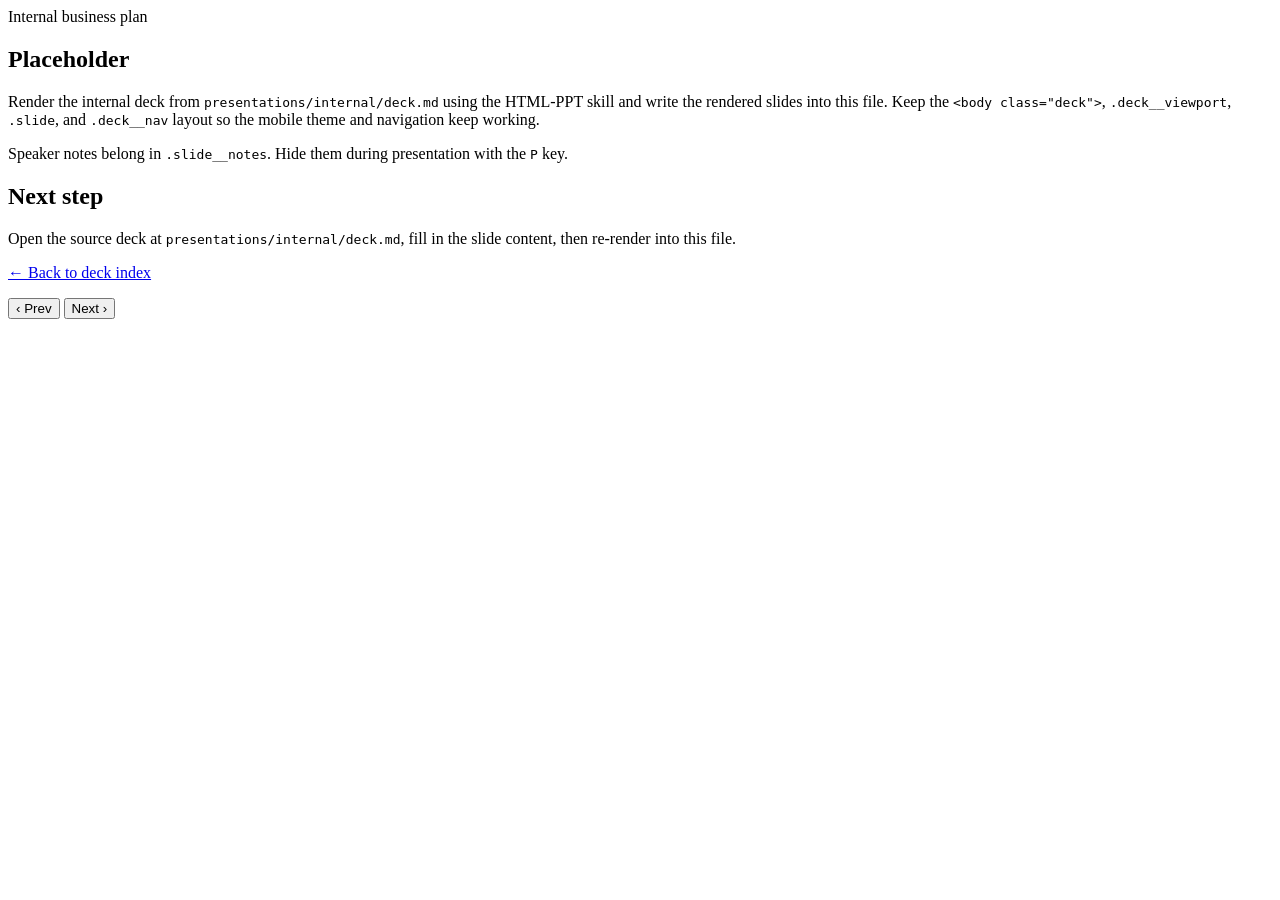
==== web/internal/index.html @ 8c768024 "Initial commit" ====
<!doctype html>
<html lang="en">
  <head>
    <meta charset="utf-8" />
    <meta
      name="viewport"
      content="width=device-width, initial-scale=1, viewport-fit=cover"
    />
    <meta name="color-scheme" content="light dark" />
    <meta name="theme-color" content="#0b1220" />
    <meta name="robots" content="noindex" />
    <title>Internal deck — placeholder</title>
    <link rel="stylesheet" href="/styles/deck.css" />
  </head>
  <body class="deck">
    <main class="deck__viewport">
      <section class="slide" id="slide-1">
        <div class="slide__inner">
          <span class="slide__eyebrow">Internal business plan</span>
          <h1 class="slide__title">Placeholder</h1>
          <p>
            Render the internal deck from
            <code>presentations/internal/deck.md</code> using the HTML-PPT skill
            and write the rendered slides into this file. Keep the
            <code>&lt;body class="deck"&gt;</code>,
            <code>.deck__viewport</code>, <code>.slide</code>, and
            <code>.deck__nav</code> layout so the mobile theme and navigation
            keep working.
          </p>
          <aside class="slide__notes">
            Speaker notes belong in <code>.slide__notes</code>. Hide them during
            presentation with the <kbd>P</kbd> key.
          </aside>
        </div>
      </section>

      <section class="slide" id="slide-2">
        <div class="slide__inner">
          <h2>Next step</h2>
          <p>
            Open the source deck at
            <code>presentations/internal/deck.md</code>, fill in the slide
            content, then re-render into this file.
          </p>
          <p><a href="/">← Back to deck index</a></p>
        </div>
      </section>
    </main>

    <nav class="deck__nav" aria-label="Slide navigation">
      <button type="button" data-deck-prev aria-label="Previous slide">‹ Prev</button>
      <span class="deck__progress" data-deck-progress aria-live="polite"></span>
      <button type="button" data-deck-next aria-label="Next slide">Next ›</button>
    </nav>

    <script src="/scripts/deck.js"></script>
  </body>
</html>
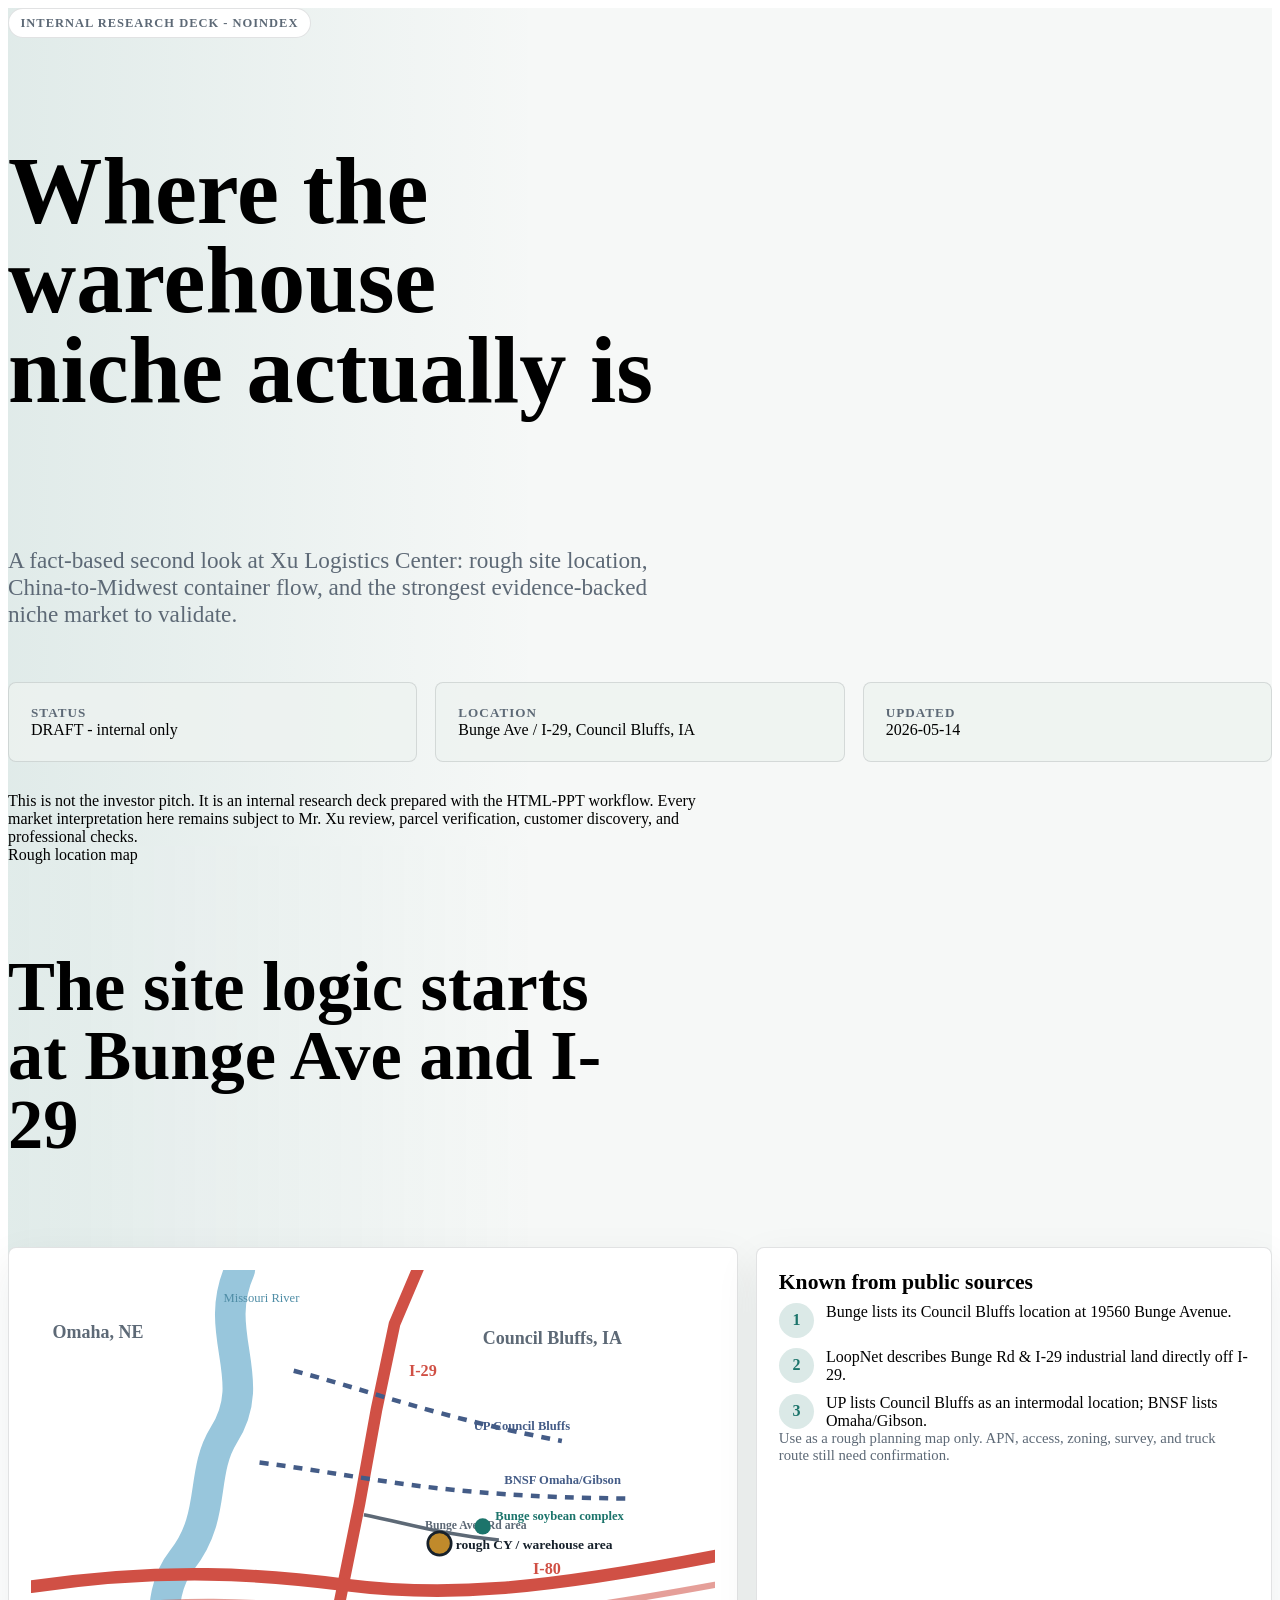
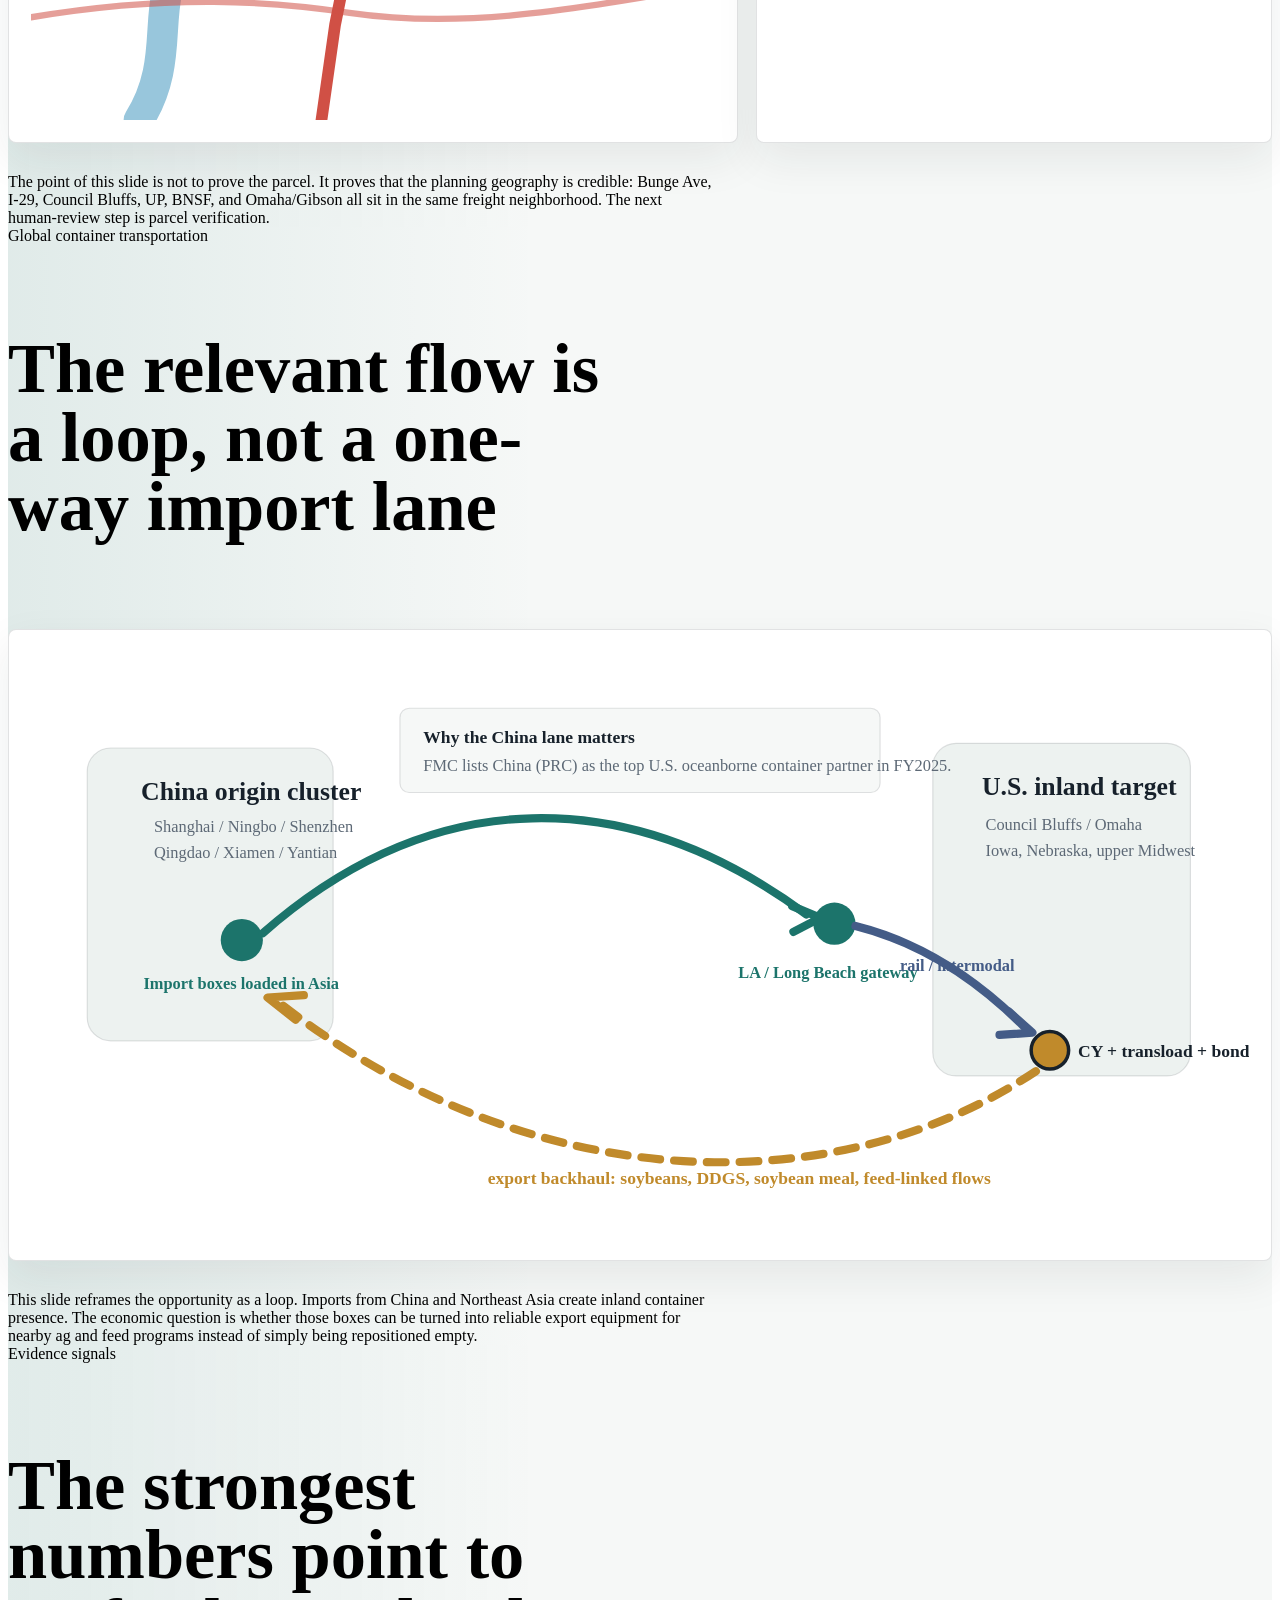
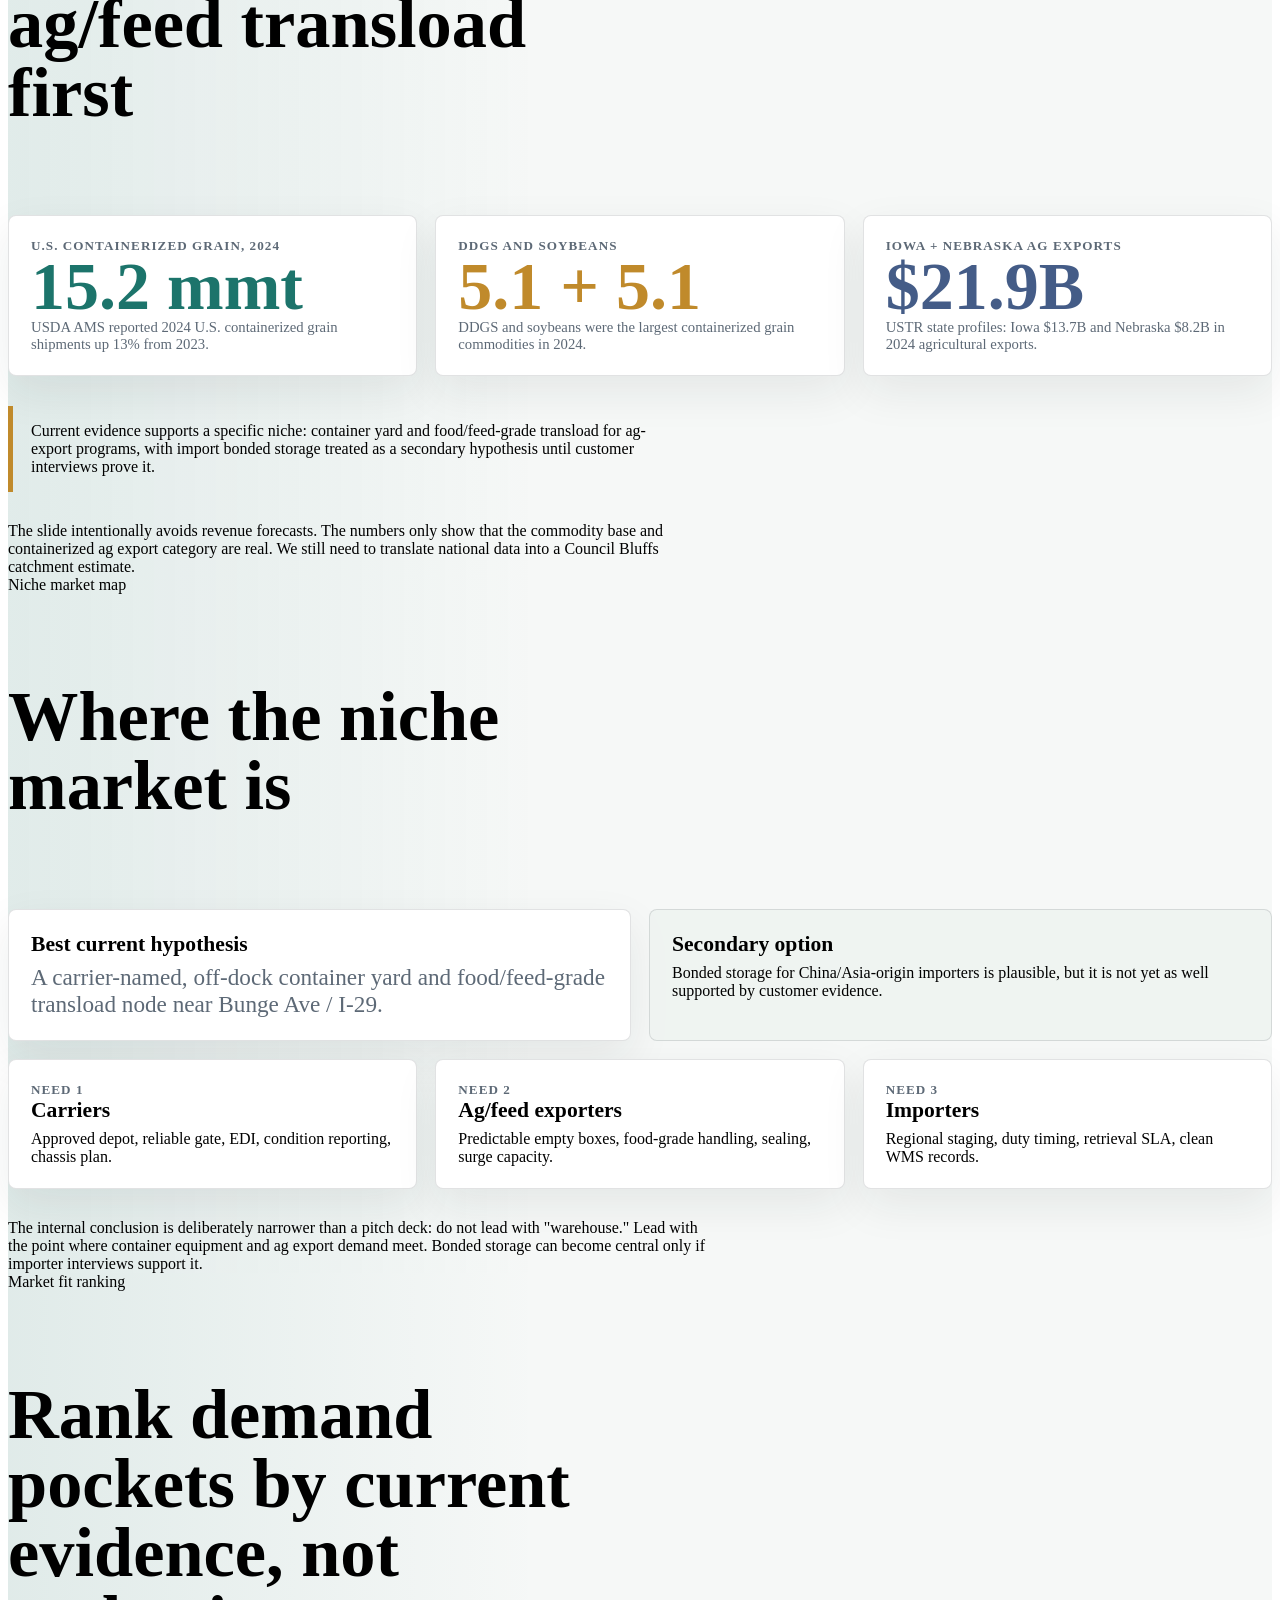
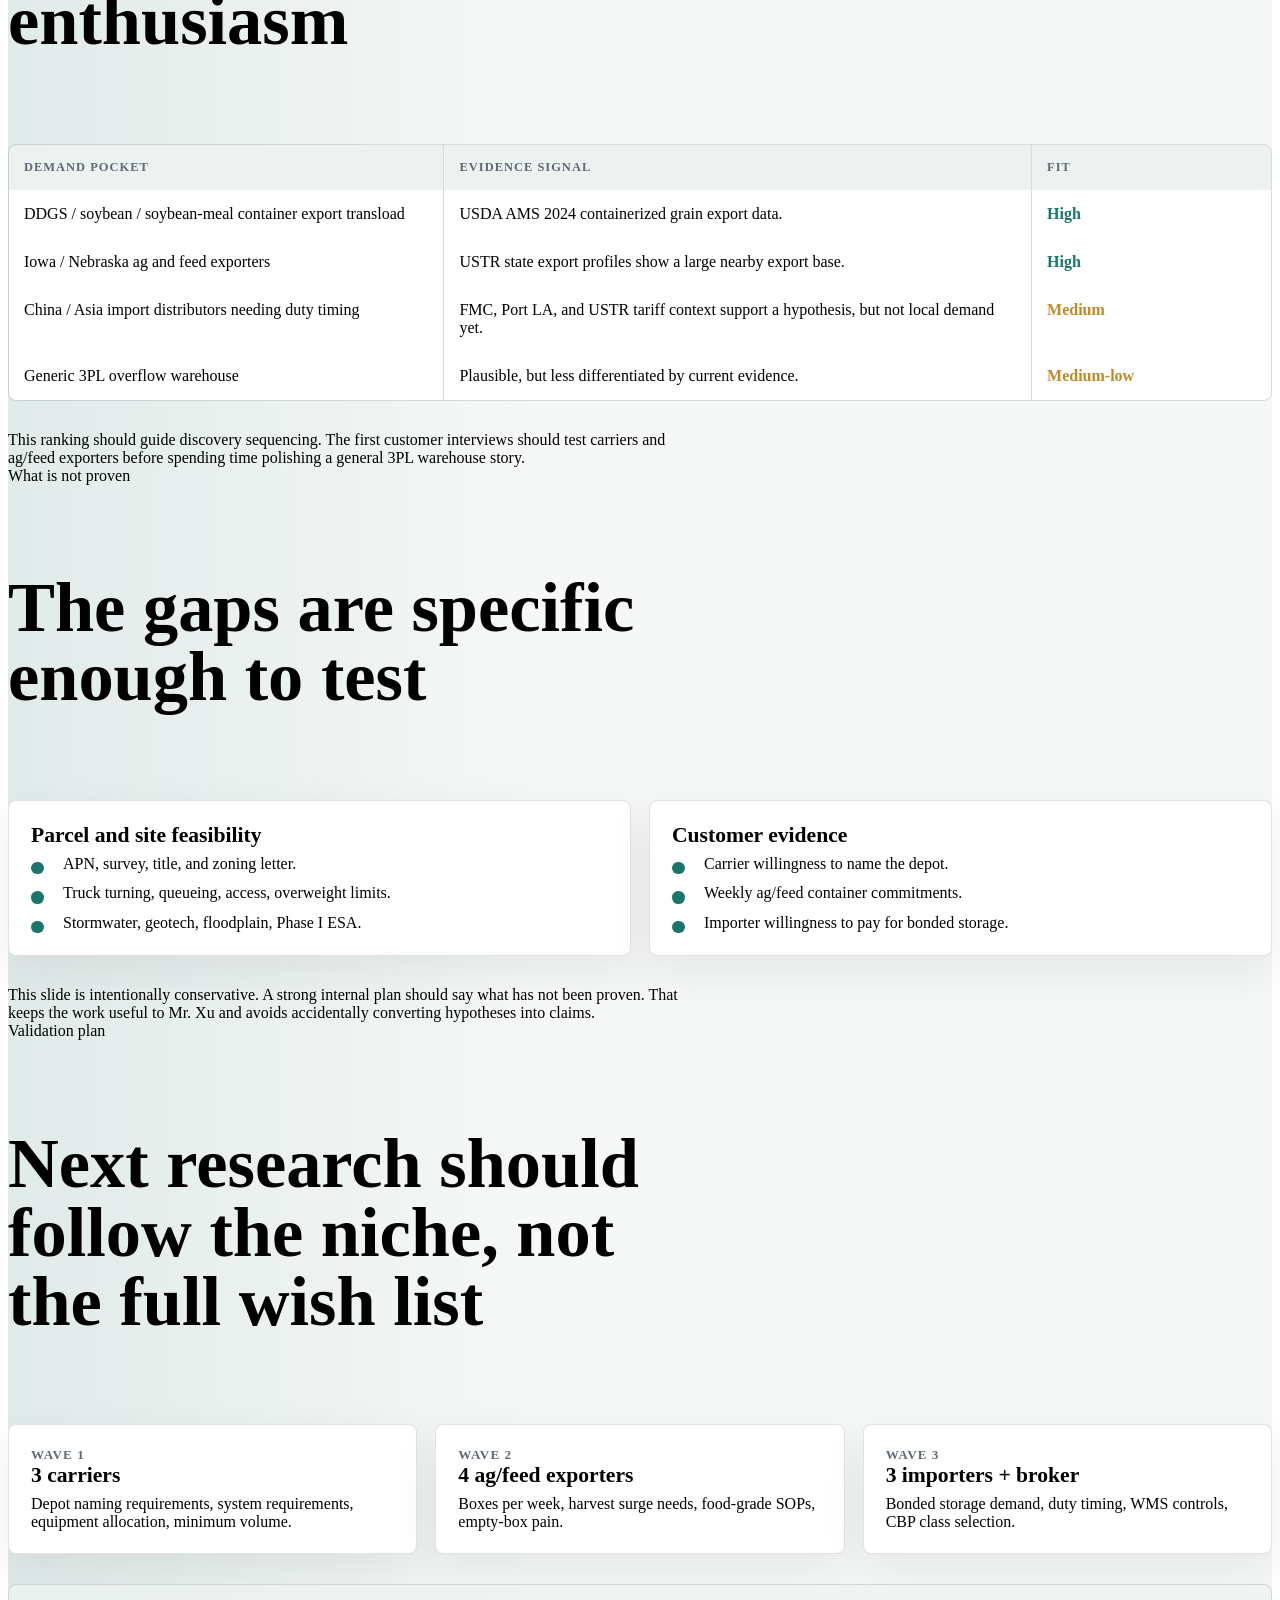
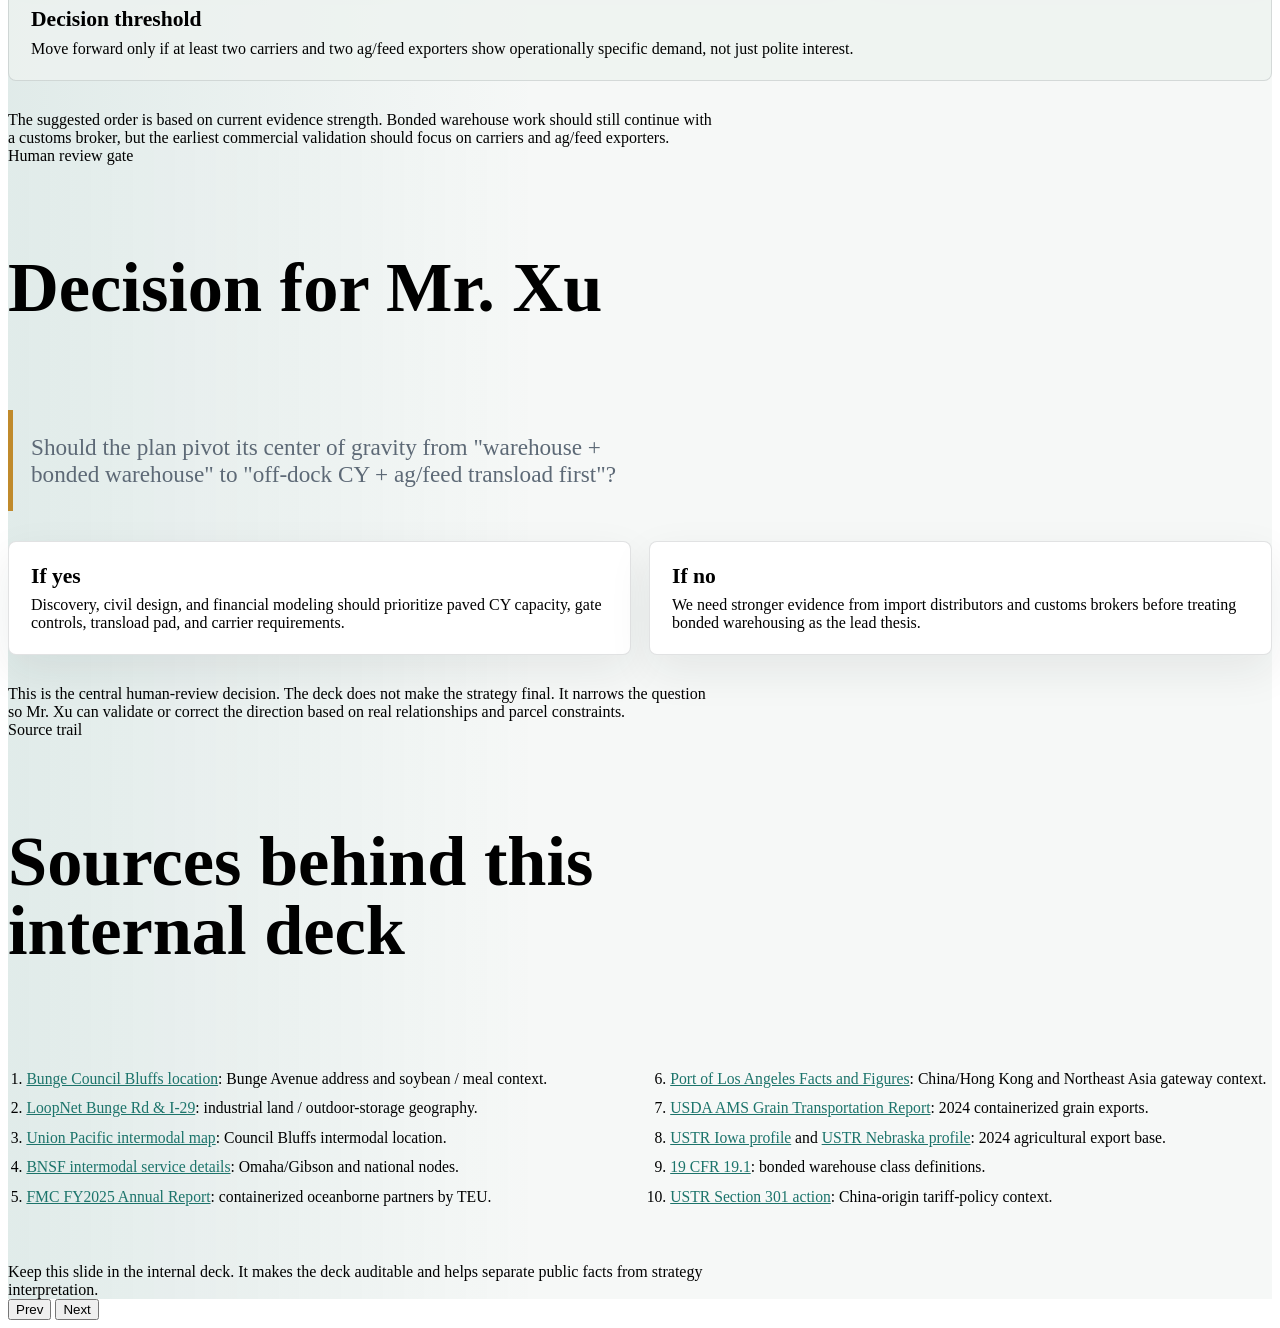
==== commit c8b46bbe: "Draft Xu Logistics Center plan and internal deck" ====
--- a/web/internal/index.html
+++ b/web/internal/index.html
@@ -9,48 +9,696 @@
     <meta name="color-scheme" content="light dark" />
     <meta name="theme-color" content="#0b1220" />
     <meta name="robots" content="noindex" />
-    <title>Internal deck — placeholder</title>
+    <title>Xu Logistics Center - Internal Logistics Market Deck</title>
     <link rel="stylesheet" href="/styles/deck.css" />
+    <style>
+      :root {
+        --deck-bg: #f6f8f7;
+        --deck-fg: #17212b;
+        --deck-muted: #5d6976;
+        --deck-accent: #1c746b;
+        --deck-accent-2: #c08a2b;
+        --deck-accent-3: #445c87;
+        --map-river: #98c6dc;
+        --map-road: #d05045;
+        --map-river-label: #4f8da6;
+        --deck-surface: #ffffff;
+        --deck-surface-2: #edf2f0;
+        --deck-border: rgba(23, 33, 43, 0.13);
+        --deck-shadow: 0 16px 44px rgba(23, 33, 43, 0.08);
+        --deck-max-width: 1180px;
+        --deck-radius: 8px;
+      }
+
+      @media (prefers-color-scheme: dark) {
+        :root {
+          --deck-bg: #0c1117;
+          --deck-fg: #edf3f1;
+          --deck-muted: #aab5bd;
+          --deck-surface: #141b24;
+          --deck-surface-2: #1e2a35;
+          --deck-border: rgba(237, 243, 241, 0.14);
+          --deck-shadow: 0 18px 52px rgba(0, 0, 0, 0.34);
+        }
+      }
+
+      .slide {
+        background:
+          linear-gradient(
+            90deg,
+            color-mix(in srgb, var(--deck-accent) 10%, transparent),
+            transparent 42%
+          ),
+          var(--deck-bg);
+      }
+
+      .slide--cover {
+        justify-content: flex-end;
+      }
+
+      .slide__inner {
+        display: grid;
+        gap: clamp(16px, 2.8vw, 30px);
+      }
+
+      .slide__title {
+        max-width: 14ch;
+        font-size: clamp(2.15rem, 9vw, 5.9rem);
+        line-height: 0.95;
+        letter-spacing: 0;
+      }
+
+      .slide h2 {
+        max-width: 18ch;
+        font-size: clamp(1.9rem, 6.3vw, 4.4rem);
+        line-height: 0.98;
+        letter-spacing: 0;
+      }
+
+      .slide h3 {
+        margin: 0 0 0.45rem;
+        font-size: clamp(1.05rem, 2.5vw, 1.35rem);
+      }
+
+      .lede {
+        color: var(--deck-muted);
+        font-size: clamp(1.05rem, 3.2vw, 1.45rem);
+        max-width: 58ch;
+      }
+
+      .stamp {
+        display: inline-flex;
+        width: fit-content;
+        align-items: center;
+        gap: 0.5rem;
+        border: 1px solid var(--deck-border);
+        background: var(--deck-surface);
+        color: var(--deck-muted);
+        border-radius: 999px;
+        padding: 0.42rem 0.72rem;
+        font-size: 0.78rem;
+        font-weight: 700;
+        letter-spacing: 0.08em;
+        text-transform: uppercase;
+      }
+
+      .deck-grid {
+        display: grid;
+        grid-template-columns: repeat(12, 1fr);
+        gap: clamp(12px, 2vw, 18px);
+      }
+
+      .span-12 {
+        grid-column: span 12;
+      }
+
+      .span-7 {
+        grid-column: span 7;
+      }
+
+      .span-6 {
+        grid-column: span 6;
+      }
+
+      .span-5 {
+        grid-column: span 5;
+      }
+
+      .span-4 {
+        grid-column: span 4;
+      }
+
+      .span-3 {
+        grid-column: span 3;
+      }
+
+      .panel {
+        border: 1px solid var(--deck-border);
+        background: var(--deck-surface);
+        border-radius: var(--deck-radius);
+        box-shadow: var(--deck-shadow);
+        padding: clamp(14px, 2.2vw, 22px);
+      }
+
+      .panel--quiet {
+        background: color-mix(in srgb, var(--deck-surface-2) 78%, transparent);
+        box-shadow: none;
+      }
+
+      .panel p {
+        margin: 0;
+      }
+
+      .metric {
+        font-size: clamp(2rem, 7vw, 4.25rem);
+        line-height: 0.95;
+        font-weight: 850;
+        color: var(--deck-accent);
+        font-variant-numeric: tabular-nums;
+      }
+
+      .metric--gold {
+        color: var(--deck-accent-2);
+      }
+
+      .metric--blue {
+        color: var(--deck-accent-3);
+      }
+
+      .label {
+        color: var(--deck-muted);
+        font-size: 0.82rem;
+        font-weight: 750;
+        letter-spacing: 0.08em;
+        text-transform: uppercase;
+      }
+
+      .source {
+        color: var(--deck-muted);
+        font-size: clamp(0.78rem, 2vw, 0.92rem);
+      }
+
+      .map svg,
+      .flowmap svg {
+        display: block;
+        width: 100%;
+        height: auto;
+      }
+
+      .route {
+        display: grid;
+        gap: 10px;
+      }
+
+      .route__step {
+        display: grid;
+        grid-template-columns: 2.2rem 1fr;
+        gap: 0.75rem;
+        align-items: start;
+      }
+
+      .route__num {
+        width: 2.2rem;
+        height: 2.2rem;
+        display: inline-flex;
+        align-items: center;
+        justify-content: center;
+        border-radius: 999px;
+        background: color-mix(in srgb, var(--deck-accent) 16%, var(--deck-surface));
+        color: var(--deck-accent);
+        font-weight: 850;
+      }
+
+      .fit-table {
+        border: 1px solid var(--deck-border);
+        border-radius: var(--deck-radius);
+        overflow: hidden;
+      }
+
+      .fit-row {
+        display: grid;
+        grid-template-columns: 1fr 1.35fr 0.55fr;
+        gap: 1px;
+        background: var(--deck-border);
+      }
+
+      .fit-row > div {
+        background: var(--deck-surface);
+        padding: clamp(10px, 1.8vw, 15px);
+        min-width: 0;
+      }
+
+      .fit-row--head > div {
+        background: var(--deck-surface-2);
+        color: var(--deck-muted);
+        font-size: 0.78rem;
+        font-weight: 800;
+        letter-spacing: 0.08em;
+        text-transform: uppercase;
+      }
+
+      .fit {
+        font-weight: 850;
+      }
+
+      .fit--high {
+        color: var(--deck-accent);
+      }
+
+      .fit--mid {
+        color: var(--deck-accent-2);
+      }
+
+      .callout {
+        border-left: 5px solid var(--deck-accent-2);
+        padding-left: clamp(12px, 2vw, 18px);
+        max-width: 78ch;
+      }
+
+      .checklist {
+        display: grid;
+        gap: 10px;
+      }
+
+      .check {
+        display: grid;
+        grid-template-columns: 1.25rem 1fr;
+        gap: 0.75rem;
+      }
+
+      .check::before {
+        content: "";
+        width: 0.8rem;
+        height: 0.8rem;
+        margin-top: 0.42rem;
+        border-radius: 50%;
+        background: var(--deck-accent);
+      }
+
+      .source-list {
+        columns: 2;
+        column-gap: clamp(18px, 4vw, 42px);
+        padding-left: 1.15rem;
+      }
+
+      .source-list li {
+        break-inside: avoid;
+        margin-bottom: 0.72rem;
+        font-size: clamp(0.82rem, 2vw, 0.98rem);
+      }
+
+      .source-list a {
+        color: var(--deck-accent);
+      }
+
+      .slide__notes {
+        max-width: 88ch;
+      }
+
+      @media (max-width: 820px) {
+        .slide {
+          justify-content: start;
+        }
+
+        .span-7,
+        .span-6,
+        .span-5,
+        .span-4,
+        .span-3 {
+          grid-column: span 12;
+        }
+
+        .fit-row {
+          grid-template-columns: 1fr;
+        }
+
+        .source-list {
+          columns: 1;
+        }
+      }
+    </style>
   </head>
   <body class="deck">
     <main class="deck__viewport">
-      <section class="slide" id="slide-1">
-        <div class="slide__inner">
-          <span class="slide__eyebrow">Internal business plan</span>
-          <h1 class="slide__title">Placeholder</h1>
-          <p>
-            Render the internal deck from
-            <code>presentations/internal/deck.md</code> using the HTML-PPT skill
-            and write the rendered slides into this file. Keep the
-            <code>&lt;body class="deck"&gt;</code>,
-            <code>.deck__viewport</code>, <code>.slide</code>, and
-            <code>.deck__nav</code> layout so the mobile theme and navigation
-            keep working.
+      <section class="slide slide--cover" id="slide-1">
+        <div class="slide__inner">
+          <span class="stamp">Internal research deck - noindex</span>
+          <h1 class="slide__title">Where the warehouse niche actually is</h1>
+          <p class="lede">
+            A fact-based second look at Xu Logistics Center: rough site
+            location, China-to-Midwest container flow, and the strongest
+            evidence-backed niche market to validate.
           </p>
-          <aside class="slide__notes">
-            Speaker notes belong in <code>.slide__notes</code>. Hide them during
-            presentation with the <kbd>P</kbd> key.
+          <div class="deck-grid">
+            <div class="span-4 panel panel--quiet">
+              <p class="label">Status</p>
+              <p>DRAFT - internal only</p>
+            </div>
+            <div class="span-4 panel panel--quiet">
+              <p class="label">Location</p>
+              <p>Bunge Ave / I-29, Council Bluffs, IA</p>
+            </div>
+            <div class="span-4 panel panel--quiet">
+              <p class="label">Updated</p>
+              <p>2026-05-14</p>
+            </div>
+          </div>
+          <aside class="slide__notes">
+            This is not the investor pitch. It is an internal research deck
+            prepared with the HTML-PPT workflow. Every market interpretation
+            here remains subject to Mr. Xu review, parcel verification,
+            customer discovery, and professional checks.
           </aside>
         </div>
       </section>
 
       <section class="slide" id="slide-2">
         <div class="slide__inner">
-          <h2>Next step</h2>
-          <p>
-            Open the source deck at
-            <code>presentations/internal/deck.md</code>, fill in the slide
-            content, then re-render into this file.
-          </p>
-          <p><a href="/">← Back to deck index</a></p>
+          <span class="slide__eyebrow">Rough location map</span>
+          <h2>The site logic starts at Bunge Ave and I-29</h2>
+          <div class="deck-grid">
+            <div class="span-7 panel map" aria-label="Rough local map">
+              <svg viewBox="0 0 760 500" role="img">
+                <rect width="760" height="500" fill="var(--deck-surface)" />
+                <path d="M232 0 C200 72 255 120 214 184 C188 226 206 274 168 322 C130 370 164 430 120 500" fill="none" stroke="var(--map-river)" stroke-width="34" stroke-linecap="round" />
+                <text x="24" y="76" fill="var(--deck-muted)" font-size="20" font-weight="700">Omaha, NE</text>
+                <text x="502" y="82" fill="var(--deck-muted)" font-size="20" font-weight="700">Council Bluffs, IA</text>
+                <text x="214" y="36" fill="var(--map-river-label)" font-size="14">Missouri River</text>
+                <path d="M438 -20 L404 60 L384 155 L365 260 L338 394 L320 520" fill="none" stroke="var(--map-road)" stroke-width="13" stroke-linecap="round" />
+                <path d="M0 352 C150 330 256 338 350 350 C460 364 562 356 760 318" fill="none" stroke="var(--map-road)" stroke-width="14" stroke-linecap="round" />
+                <path d="M0 386 C155 360 268 368 354 381 C470 398 584 382 760 350" fill="none" stroke="var(--map-road)" stroke-width="7" stroke-linecap="round" opacity="0.55" />
+                <text x="420" y="118" fill="var(--map-road)" font-size="18" font-weight="800">I-29</text>
+                <text x="558" y="338" fill="var(--map-road)" font-size="18" font-weight="800">I-80</text>
+                <path d="M292 112 C380 135 452 164 590 190" fill="none" stroke="var(--deck-accent-3)" stroke-width="5" stroke-dasharray="10 9" />
+                <path d="M254 214 C380 230 448 252 664 254" fill="none" stroke="var(--deck-accent-3)" stroke-width="5" stroke-dasharray="10 9" />
+                <text x="492" y="178" fill="var(--deck-accent-3)" font-size="14" font-weight="700">UP Council Bluffs</text>
+                <text x="526" y="238" fill="var(--deck-accent-3)" font-size="14" font-weight="700">BNSF Omaha/Gibson</text>
+                <path d="M370 272 C420 282 456 294 520 300" fill="none" stroke="var(--deck-muted)" stroke-width="4" />
+                <text x="438" y="288" fill="var(--deck-muted)" font-size="13" font-weight="700">Bunge Ave / Rd area</text>
+                <circle cx="454" cy="304" r="13" fill="var(--deck-accent-2)" stroke="var(--deck-fg)" stroke-width="3" />
+                <text x="472" y="310" fill="var(--deck-fg)" font-size="15" font-weight="800">rough CY / warehouse area</text>
+                <circle cx="502" cy="285" r="9" fill="var(--deck-accent)" />
+                <text x="516" y="278" fill="var(--deck-accent)" font-size="14" font-weight="800">Bunge soybean complex</text>
+              </svg>
+            </div>
+            <div class="span-5 panel">
+              <h3>Known from public sources</h3>
+              <div class="route">
+                <div class="route__step">
+                  <span class="route__num">1</span>
+                  <p>Bunge lists its Council Bluffs location at 19560 Bunge Avenue.</p>
+                </div>
+                <div class="route__step">
+                  <span class="route__num">2</span>
+                  <p>LoopNet describes Bunge Rd & I-29 industrial land directly off I-29.</p>
+                </div>
+                <div class="route__step">
+                  <span class="route__num">3</span>
+                  <p>UP lists Council Bluffs as an intermodal location; BNSF lists Omaha/Gibson.</p>
+                </div>
+              </div>
+              <p class="source">Use as a rough planning map only. APN, access, zoning, survey, and truck route still need confirmation.</p>
+            </div>
+          </div>
+          <aside class="slide__notes">
+            The point of this slide is not to prove the parcel. It proves that
+            the planning geography is credible: Bunge Ave, I-29, Council
+            Bluffs, UP, BNSF, and Omaha/Gibson all sit in the same freight
+            neighborhood. The next human-review step is parcel verification.
+          </aside>
+        </div>
+      </section>
+
+      <section class="slide" id="slide-3">
+        <div class="slide__inner">
+          <span class="slide__eyebrow">Global container transportation</span>
+          <h2>The relevant flow is a loop, not a one-way import lane</h2>
+          <div class="panel flowmap" aria-label="China to Midwest container flow">
+            <svg viewBox="0 0 1040 500" role="img">
+              <rect width="1040" height="500" fill="var(--deck-surface)" />
+              <rect x="48" y="82" width="210" height="250" rx="20" fill="var(--deck-surface-2)" stroke="var(--deck-border)" />
+              <rect x="770" y="78" width="220" height="284" rx="20" fill="var(--deck-surface-2)" stroke="var(--deck-border)" />
+              <text x="94" y="126" fill="var(--deck-fg)" font-size="22" font-weight="800">China origin cluster</text>
+              <text x="105" y="154" fill="var(--deck-muted)" font-size="14">Shanghai / Ningbo / Shenzhen</text>
+              <text x="105" y="176" fill="var(--deck-muted)" font-size="14">Qingdao / Xiamen / Yantian</text>
+              <text x="812" y="122" fill="var(--deck-fg)" font-size="22" font-weight="800">U.S. inland target</text>
+              <text x="815" y="152" fill="var(--deck-muted)" font-size="14">Council Bluffs / Omaha</text>
+              <text x="815" y="174" fill="var(--deck-muted)" font-size="14">Iowa, Nebraska, upper Midwest</text>
+              <circle cx="180" cy="246" r="18" fill="var(--deck-accent)" />
+              <text x="96" y="288" fill="var(--deck-accent)" font-size="14" font-weight="800">Import boxes loaded in Asia</text>
+              <path d="M198 240 C344 112 510 112 662 224" fill="none" stroke="var(--deck-accent)" stroke-width="7" stroke-linecap="round" />
+              <path d="M650 217 l24 10 l-23 12" fill="none" stroke="var(--deck-accent)" stroke-width="7" stroke-linecap="round" stroke-linejoin="round" />
+              <circle cx="686" cy="232" r="18" fill="var(--deck-accent)" />
+              <text x="604" y="278" fill="var(--deck-accent)" font-size="14" font-weight="800">LA / Long Beach gateway</text>
+              <path d="M704 234 C760 248 808 280 848 320" fill="none" stroke="var(--deck-accent-3)" stroke-width="7" stroke-linecap="round" />
+              <path d="M835 307 l20 18 l-28 2" fill="none" stroke="var(--deck-accent-3)" stroke-width="7" stroke-linecap="round" stroke-linejoin="round" />
+              <text x="742" y="272" fill="var(--deck-accent-3)" font-size="14" font-weight="800">rail / intermodal</text>
+              <circle cx="870" cy="340" r="16" fill="var(--deck-accent-2)" stroke="var(--deck-fg)" stroke-width="3" />
+              <text x="894" y="346" fill="var(--deck-fg)" font-size="15" font-weight="800">CY + transload + bonded option</text>
+              <path d="M858 358 C690 470 430 470 210 298" fill="none" stroke="var(--deck-accent-2)" stroke-width="7" stroke-linecap="round" stroke-dasharray="16 12" />
+              <path d="M226 314 l-24 -19 l31 -2" fill="none" stroke="var(--deck-accent-2)" stroke-width="7" stroke-linecap="round" stroke-linejoin="round" />
+              <text x="390" y="454" fill="var(--deck-accent-2)" font-size="15" font-weight="800">export backhaul: soybeans, DDGS, soybean meal, feed-linked flows</text>
+              <rect x="315" y="48" width="410" height="72" rx="8" fill="var(--deck-bg)" stroke="var(--deck-border)" />
+              <text x="335" y="78" fill="var(--deck-fg)" font-size="15" font-weight="800">Why the China lane matters</text>
+              <text x="335" y="102" fill="var(--deck-muted)" font-size="14">FMC lists China (PRC) as the top U.S. oceanborne container partner in FY2025.</text>
+            </svg>
+          </div>
+          <aside class="slide__notes">
+            This slide reframes the opportunity as a loop. Imports from China
+            and Northeast Asia create inland container presence. The economic
+            question is whether those boxes can be turned into reliable
+            export equipment for nearby ag and feed programs instead of simply
+            being repositioned empty.
+          </aside>
+        </div>
+      </section>
+
+      <section class="slide" id="slide-4">
+        <div class="slide__inner">
+          <span class="slide__eyebrow">Evidence signals</span>
+          <h2>The strongest numbers point to ag/feed transload first</h2>
+          <div class="deck-grid">
+            <div class="span-4 panel">
+              <p class="label">U.S. containerized grain, 2024</p>
+              <p class="metric">15.2 mmt</p>
+              <p class="source">USDA AMS reported 2024 U.S. containerized grain shipments up 13% from 2023.</p>
+            </div>
+            <div class="span-4 panel">
+              <p class="label">DDGS and soybeans</p>
+              <p class="metric metric--gold">5.1 + 5.1</p>
+              <p class="source">DDGS and soybeans were the largest containerized grain commodities in 2024.</p>
+            </div>
+            <div class="span-4 panel">
+              <p class="label">Iowa + Nebraska ag exports</p>
+              <p class="metric metric--blue">$21.9B</p>
+              <p class="source">USTR state profiles: Iowa $13.7B and Nebraska $8.2B in 2024 agricultural exports.</p>
+            </div>
+          </div>
+          <div class="callout">
+            <p>
+              Current evidence supports a specific niche: container yard and
+              food/feed-grade transload for ag-export programs, with import
+              bonded storage treated as a secondary hypothesis until customer
+              interviews prove it.
+            </p>
+          </div>
+          <aside class="slide__notes">
+            The slide intentionally avoids revenue forecasts. The numbers only
+            show that the commodity base and containerized ag export category
+            are real. We still need to translate national data into a Council
+            Bluffs catchment estimate.
+          </aside>
+        </div>
+      </section>
+
+      <section class="slide" id="slide-5">
+        <div class="slide__inner">
+          <span class="slide__eyebrow">Niche market map</span>
+          <h2>Where the niche market is</h2>
+          <div class="deck-grid">
+            <div class="span-6 panel">
+              <h3>Best current hypothesis</h3>
+              <p class="lede">
+                A carrier-named, off-dock container yard and food/feed-grade
+                transload node near Bunge Ave / I-29.
+              </p>
+            </div>
+            <div class="span-6 panel panel--quiet">
+              <h3>Secondary option</h3>
+              <p>
+                Bonded storage for China/Asia-origin importers is plausible,
+                but it is not yet as well supported by customer evidence.
+              </p>
+            </div>
+            <div class="span-4 panel">
+              <p class="label">Need 1</p>
+              <h3>Carriers</h3>
+              <p>Approved depot, reliable gate, EDI, condition reporting, chassis plan.</p>
+            </div>
+            <div class="span-4 panel">
+              <p class="label">Need 2</p>
+              <h3>Ag/feed exporters</h3>
+              <p>Predictable empty boxes, food-grade handling, sealing, surge capacity.</p>
+            </div>
+            <div class="span-4 panel">
+              <p class="label">Need 3</p>
+              <h3>Importers</h3>
+              <p>Regional staging, duty timing, retrieval SLA, clean WMS records.</p>
+            </div>
+          </div>
+          <aside class="slide__notes">
+            The internal conclusion is deliberately narrower than a pitch deck:
+            do not lead with "warehouse." Lead with the point where container
+            equipment and ag export demand meet. Bonded storage can become
+            central only if importer interviews support it.
+          </aside>
+        </div>
+      </section>
+
+      <section class="slide" id="slide-6">
+        <div class="slide__inner">
+          <span class="slide__eyebrow">Market fit ranking</span>
+          <h2>Rank demand pockets by current evidence, not enthusiasm</h2>
+          <div class="fit-table" role="table">
+            <div class="fit-row fit-row--head" role="row">
+              <div role="columnheader">Demand pocket</div>
+              <div role="columnheader">Evidence signal</div>
+              <div role="columnheader">Fit</div>
+            </div>
+            <div class="fit-row" role="row">
+              <div>DDGS / soybean / soybean-meal container export transload</div>
+              <div>USDA AMS 2024 containerized grain export data.</div>
+              <div class="fit fit--high">High</div>
+            </div>
+            <div class="fit-row" role="row">
+              <div>Iowa / Nebraska ag and feed exporters</div>
+              <div>USTR state export profiles show a large nearby export base.</div>
+              <div class="fit fit--high">High</div>
+            </div>
+            <div class="fit-row" role="row">
+              <div>China / Asia import distributors needing duty timing</div>
+              <div>FMC, Port LA, and USTR tariff context support a hypothesis, but not local demand yet.</div>
+              <div class="fit fit--mid">Medium</div>
+            </div>
+            <div class="fit-row" role="row">
+              <div>Generic 3PL overflow warehouse</div>
+              <div>Plausible, but less differentiated by current evidence.</div>
+              <div class="fit fit--mid">Medium-low</div>
+            </div>
+          </div>
+          <aside class="slide__notes">
+            This ranking should guide discovery sequencing. The first customer
+            interviews should test carriers and ag/feed exporters before
+            spending time polishing a general 3PL warehouse story.
+          </aside>
+        </div>
+      </section>
+
+      <section class="slide" id="slide-7">
+        <div class="slide__inner">
+          <span class="slide__eyebrow">What is not proven</span>
+          <h2>The gaps are specific enough to test</h2>
+          <div class="deck-grid">
+            <div class="span-6 panel">
+              <h3>Parcel and site feasibility</h3>
+              <div class="checklist">
+                <p class="check">APN, survey, title, and zoning letter.</p>
+                <p class="check">Truck turning, queueing, access, overweight limits.</p>
+                <p class="check">Stormwater, geotech, floodplain, Phase I ESA.</p>
+              </div>
+            </div>
+            <div class="span-6 panel">
+              <h3>Customer evidence</h3>
+              <div class="checklist">
+                <p class="check">Carrier willingness to name the depot.</p>
+                <p class="check">Weekly ag/feed container commitments.</p>
+                <p class="check">Importer willingness to pay for bonded storage.</p>
+              </div>
+            </div>
+          </div>
+          <aside class="slide__notes">
+            This slide is intentionally conservative. A strong internal plan
+            should say what has not been proven. That keeps the work useful to
+            Mr. Xu and avoids accidentally converting hypotheses into claims.
+          </aside>
+        </div>
+      </section>
+
+      <section class="slide" id="slide-8">
+        <div class="slide__inner">
+          <span class="slide__eyebrow">Validation plan</span>
+          <h2>Next research should follow the niche, not the full wish list</h2>
+          <div class="deck-grid">
+            <div class="span-4 panel">
+              <p class="label">Wave 1</p>
+              <h3>3 carriers</h3>
+              <p>Depot naming requirements, system requirements, equipment allocation, minimum volume.</p>
+            </div>
+            <div class="span-4 panel">
+              <p class="label">Wave 2</p>
+              <h3>4 ag/feed exporters</h3>
+              <p>Boxes per week, harvest surge needs, food-grade SOPs, empty-box pain.</p>
+            </div>
+            <div class="span-4 panel">
+              <p class="label">Wave 3</p>
+              <h3>3 importers + broker</h3>
+              <p>Bonded storage demand, duty timing, WMS controls, CBP class selection.</p>
+            </div>
+          </div>
+          <div class="panel panel--quiet">
+            <h3>Decision threshold</h3>
+            <p>
+              Move forward only if at least two carriers and two ag/feed
+              exporters show operationally specific demand, not just polite
+              interest.
+            </p>
+          </div>
+          <aside class="slide__notes">
+            The suggested order is based on current evidence strength. Bonded
+            warehouse work should still continue with a customs broker, but
+            the earliest commercial validation should focus on carriers and
+            ag/feed exporters.
+          </aside>
+        </div>
+      </section>
+
+      <section class="slide" id="slide-9">
+        <div class="slide__inner">
+          <span class="slide__eyebrow">Human review gate</span>
+          <h2>Decision for Mr. Xu</h2>
+          <div class="callout">
+            <p class="lede">
+              Should the plan pivot its center of gravity from "warehouse +
+              bonded warehouse" to "off-dock CY + ag/feed transload first"?
+            </p>
+          </div>
+          <div class="deck-grid">
+            <div class="span-6 panel">
+              <h3>If yes</h3>
+              <p>Discovery, civil design, and financial modeling should prioritize paved CY capacity, gate controls, transload pad, and carrier requirements.</p>
+            </div>
+            <div class="span-6 panel">
+              <h3>If no</h3>
+              <p>We need stronger evidence from import distributors and customs brokers before treating bonded warehousing as the lead thesis.</p>
+            </div>
+          </div>
+          <aside class="slide__notes">
+            This is the central human-review decision. The deck does not make
+            the strategy final. It narrows the question so Mr. Xu can validate
+            or correct the direction based on real relationships and parcel
+            constraints.
+          </aside>
+        </div>
+      </section>
+
+      <section class="slide" id="slide-10">
+        <div class="slide__inner">
+          <span class="slide__eyebrow">Source trail</span>
+          <h2>Sources behind this internal deck</h2>
+          <ol class="source-list">
+            <li><a href="https://www.bungeag.com/locations/councilbluffs-ia/">Bunge Council Bluffs location</a>: Bunge Avenue address and soybean / meal context.</li>
+            <li><a href="https://www.loopnet.com/Listing/Bunge-Rd-I-29-Council-Bluffs-IA/28980205/">LoopNet Bunge Rd & I-29</a>: industrial land / outdoor-storage geography.</li>
+            <li><a href="https://www.up.com/shipping/intermodal/intmap">Union Pacific intermodal map</a>: Council Bluffs intermodal location.</li>
+            <li><a href="https://www.bnsf.com/ship-with-bnsf/intermodal/service-options-and-details.html">BNSF intermodal service details</a>: Omaha/Gibson and national nodes.</li>
+            <li><a href="https://www.fmc.gov/wp-content/uploads/2026/04/FY-2025-Annual-Report.pdf">FMC FY2025 Annual Report</a>: containerized oceanborne partners by TEU.</li>
+            <li><a href="https://kentico.portoflosangeles.org/getmedia/243c4fc4-d694-40b0-8e33-e2c6171c2cf1/2025-facts-figures">Port of Los Angeles Facts and Figures</a>: China/Hong Kong and Northeast Asia gateway context.</li>
+            <li><a href="https://www.ams.usda.gov/sites/default/files/media/GTR03062025.pdf">USDA AMS Grain Transportation Report</a>: 2024 containerized grain exports.</li>
+            <li><a href="https://ustr.gov/map/state-benefits/ia">USTR Iowa profile</a> and <a href="https://ustr.gov/map/state-benefits/ne">USTR Nebraska profile</a>: 2024 agricultural export base.</li>
+            <li><a href="https://www.law.cornell.edu/cfr/text/19/19.1">19 CFR 19.1</a>: bonded warehouse class definitions.</li>
+            <li><a href="https://ustr.gov/about-us/policy-offices/press-office/press-releases/2024/september/ustr-finalizes-action-china-tariffs-following-statutory-four-year-review">USTR Section 301 action</a>: China-origin tariff-policy context.</li>
+          </ol>
+          <aside class="slide__notes">
+            Keep this slide in the internal deck. It makes the deck auditable
+            and helps separate public facts from strategy interpretation.
+          </aside>
         </div>
       </section>
     </main>
 
     <nav class="deck__nav" aria-label="Slide navigation">
-      <button type="button" data-deck-prev aria-label="Previous slide">‹ Prev</button>
+      <button type="button" data-deck-prev aria-label="Previous slide">Prev</button>
       <span class="deck__progress" data-deck-progress aria-live="polite"></span>
-      <button type="button" data-deck-next aria-label="Next slide">Next ›</button>
+      <button type="button" data-deck-next aria-label="Next slide">Next</button>
     </nav>
 
     <script src="/scripts/deck.js"></script>
